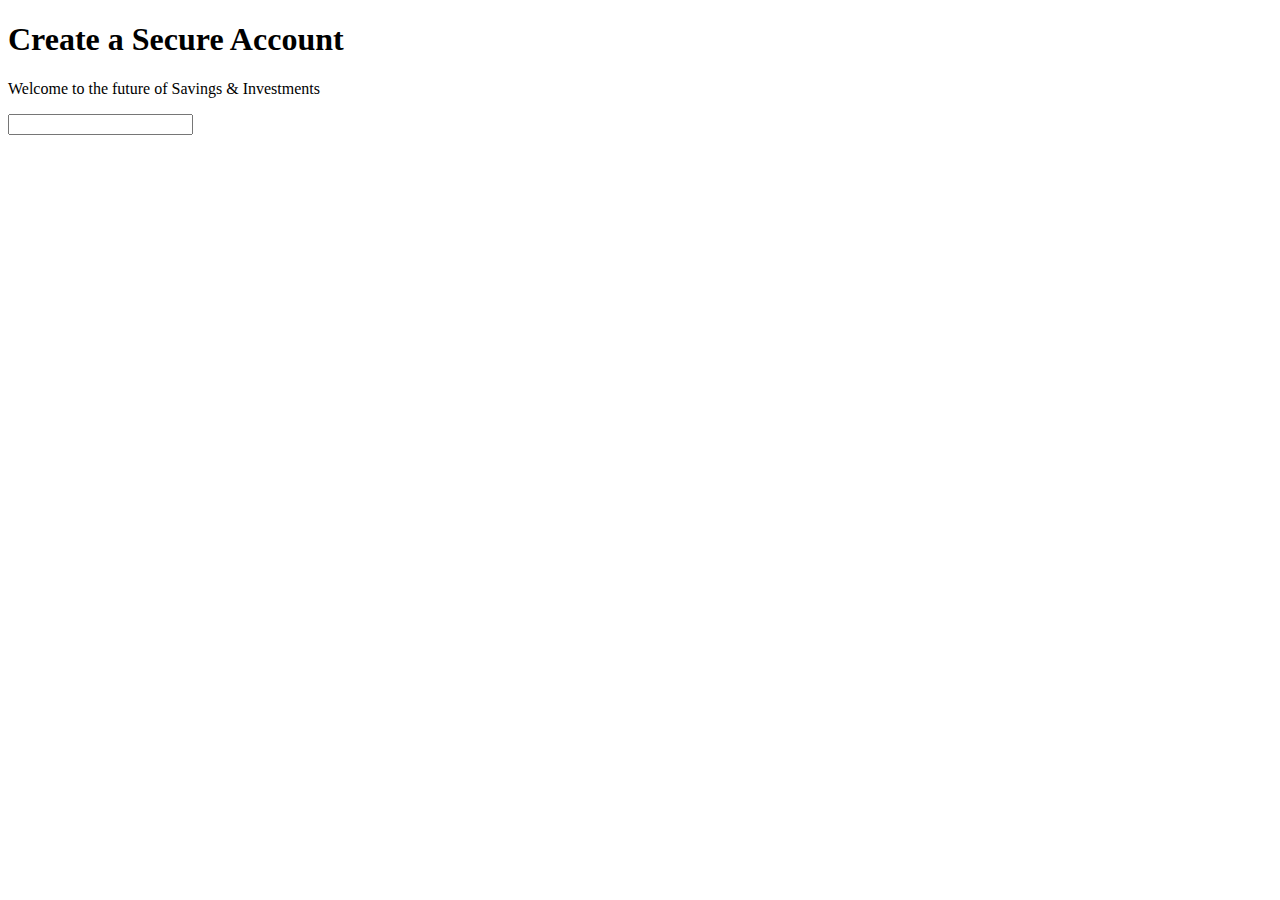
==== piggyvest_login_page/index.html @ e3c75de8 "initial commit" ====
<!DOCTYPE html>
<html lang="en">
<head>
    <meta charset="UTF-8">
    <meta name="viewport" content="width=device-width, initial-scale=1.0">
    <title>Piggyvest | Dashboard</title>
</head>
<body>
    <section>
        <h1>Create a Secure Account</h1>
        <p>Welcome to the future of Savings & Investments</p>

        <form action="">
            <label for=""></label>
            <input type="text">
        </form>
    </section>
</body>
</html>
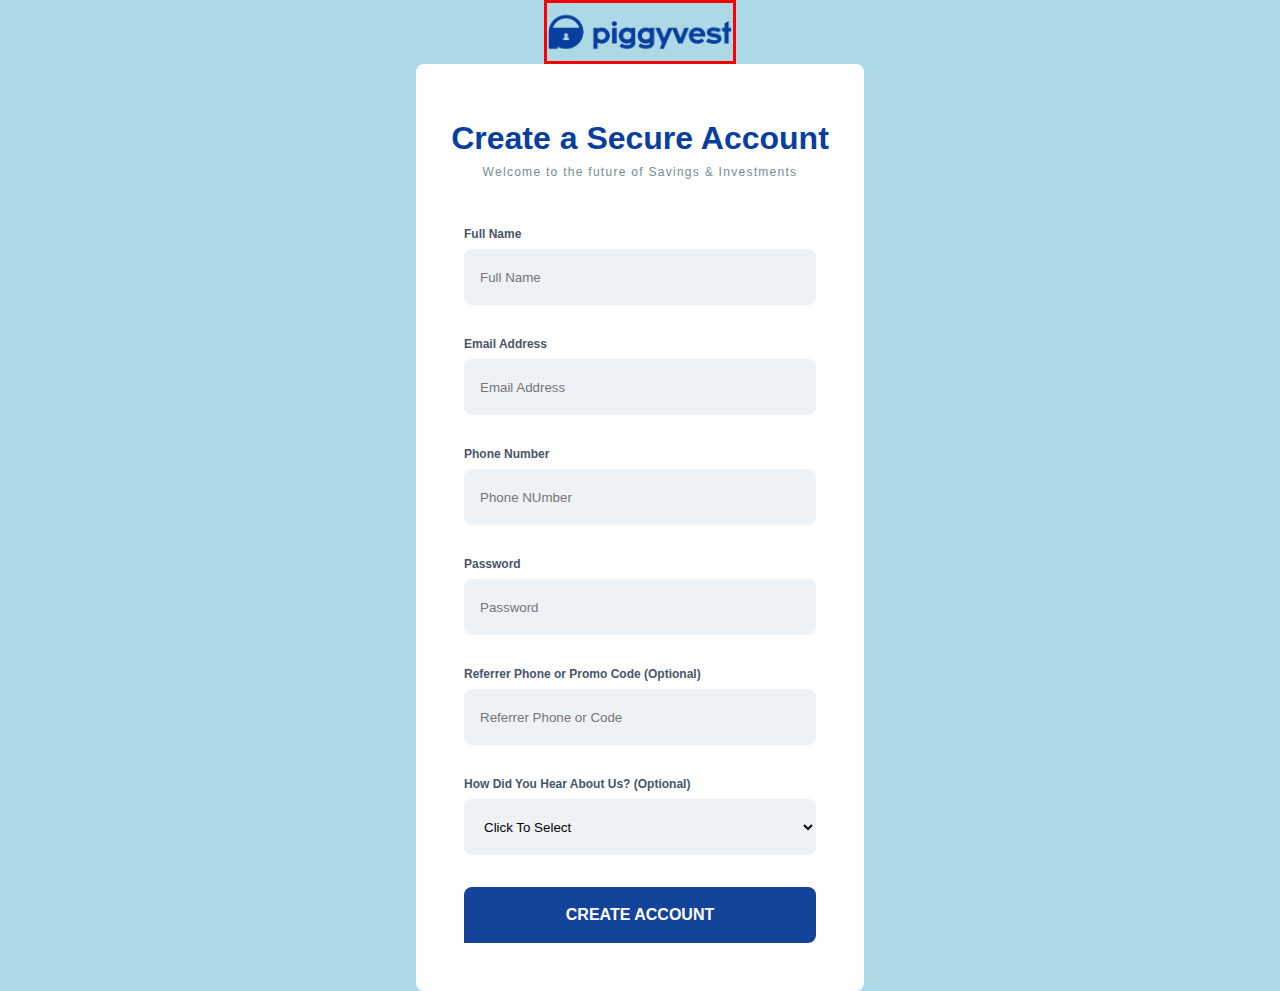
==== commit 8ea3ff0f: "html and css" ====
--- a/piggyvest_login_page/index.html
+++ b/piggyvest_login_page/index.html
@@ -4,15 +4,42 @@
     <meta charset="UTF-8">
     <meta name="viewport" content="width=device-width, initial-scale=1.0">
     <title>Piggyvest | Dashboard</title>
+    <link rel="stylesheet" href="style.css">
 </head>
 <body>
-    <section>
+    <img src="./image/piggy-png_1_.png" alt="brand">
+    <section class="wrapper">
+        
         <h1>Create a Secure Account</h1>
         <p>Welcome to the future of Savings & Investments</p>
 
-        <form action="">
-            <label for=""></label>
-            <input type="text">
+        <form action="" method="GET">
+            <label for="name">Full Name</label> 
+            <input type="text" id="name" name="name" placeholder="Full Name">
+            <label for="email">Email Address</label>
+            <input type="email" id="email" name="email" placeholder="Email Address">
+            <label for="phone">Phone Number</label>
+            <input type="tel" id="phone" name="phome" placeholder="Phone NUmber">
+            <label for="password">Password</label>
+            <input type="Password" id="password" name="password" pattern=".{5,10}" required title="password should be between 5 and 10 characters" placeholder="Password" Required>
+            <label for="phone">Referrer Phone or Promo Code (Optional)</label>
+            <input type="tel" id="phone" name="phome" placeholder="Referrer Phone or Code">
+
+            <label for="abtype">How Did You Hear About Us? (Optional)</label>
+					<select id="abtype" name="abtype">
+						<option selected> Click To Select</option>
+						<option value="facebook">Facebook</option>
+						<option value="twitter">Twitter</option>
+						<option value="instagram">Instagram</option>
+                        <option value="referral">Friend/Family/Coworker Referral</option>
+                        <option value="google">Google search</option>
+                        <option value="playstore">Google playstore</option>
+                        <option value="blog">Online Blog</option>
+                        <option value="newspaper">Local Newspaper</option>
+                        <option value="event">At an event</option>
+                        <option value="other">Other</option>
+                    </select>
+            <button><a href="">CREATE ACCOUNT</a></button>
         </form>
     </section>
 </body>
--- a/piggyvest_login_page/style.css
+++ b/piggyvest_login_page/style.css
@@ -0,0 +1,81 @@
+html {
+    box-sizing: border-box;
+}
+*, *:before, *:after {
+    box-sizing: inherit;
+}
+body {
+    margin: 0;
+    padding: 0;
+    background-color: #ADD8E6;
+    font-family: sans-serif;
+}
+.wrapper {
+	width: 28rem;
+	margin: 0 auto;
+	display: flex;
+	flex-flow: column nowrap;
+    background-color: #FFF;
+    border-radius: 0.5rem;
+}
+
+img {
+    border: 3px solid red;
+    height: 4rem;
+    width: 12rem;
+    display: block;
+    margin: 0 auto;
+}
+label {
+    display: block;
+    margin-bottom: 0.5rem;
+    color: #4A5568;
+    font-size: 0.75rem;
+    font-weight: 750;
+}
+h1 {
+    text-align: center;
+    /* border: 1px solid blue; */
+    margin: 3.5rem 0 0.5rem 0;
+    color: #083E9E;
+}
+p {
+    text-align: center;
+    margin-top: 0;
+    margin-bottom: 0;
+    /* border: 1px solid blue; */
+    color: #728E8F;
+    font-size: 0.75rem;
+    letter-spacing: 0.08rem;
+}
+form {
+    /* border: 1px solid red; */
+    margin: 3rem;
+}
+input, select {
+    height: 3.5rem;
+    width: 22rem;
+    margin-bottom: 2rem;
+    background-color: #EDF2F7;
+    border: none;
+    outline: none;
+    border-radius: 0.5rem;
+    padding: 1rem;
+}
+button {
+    background-color: #144499;
+    height: 3.5rem;
+    width: 22rem;
+    border: none;
+    border-radius: 0.5rem 0.5rem 0.5rem 0;
+}
+
+button a {
+    color: white;
+    text-decoration: none;
+    font-weight: 750;
+    font-size: 1rem;
+}
+button:hover {
+    background-color: #062B6F;
+}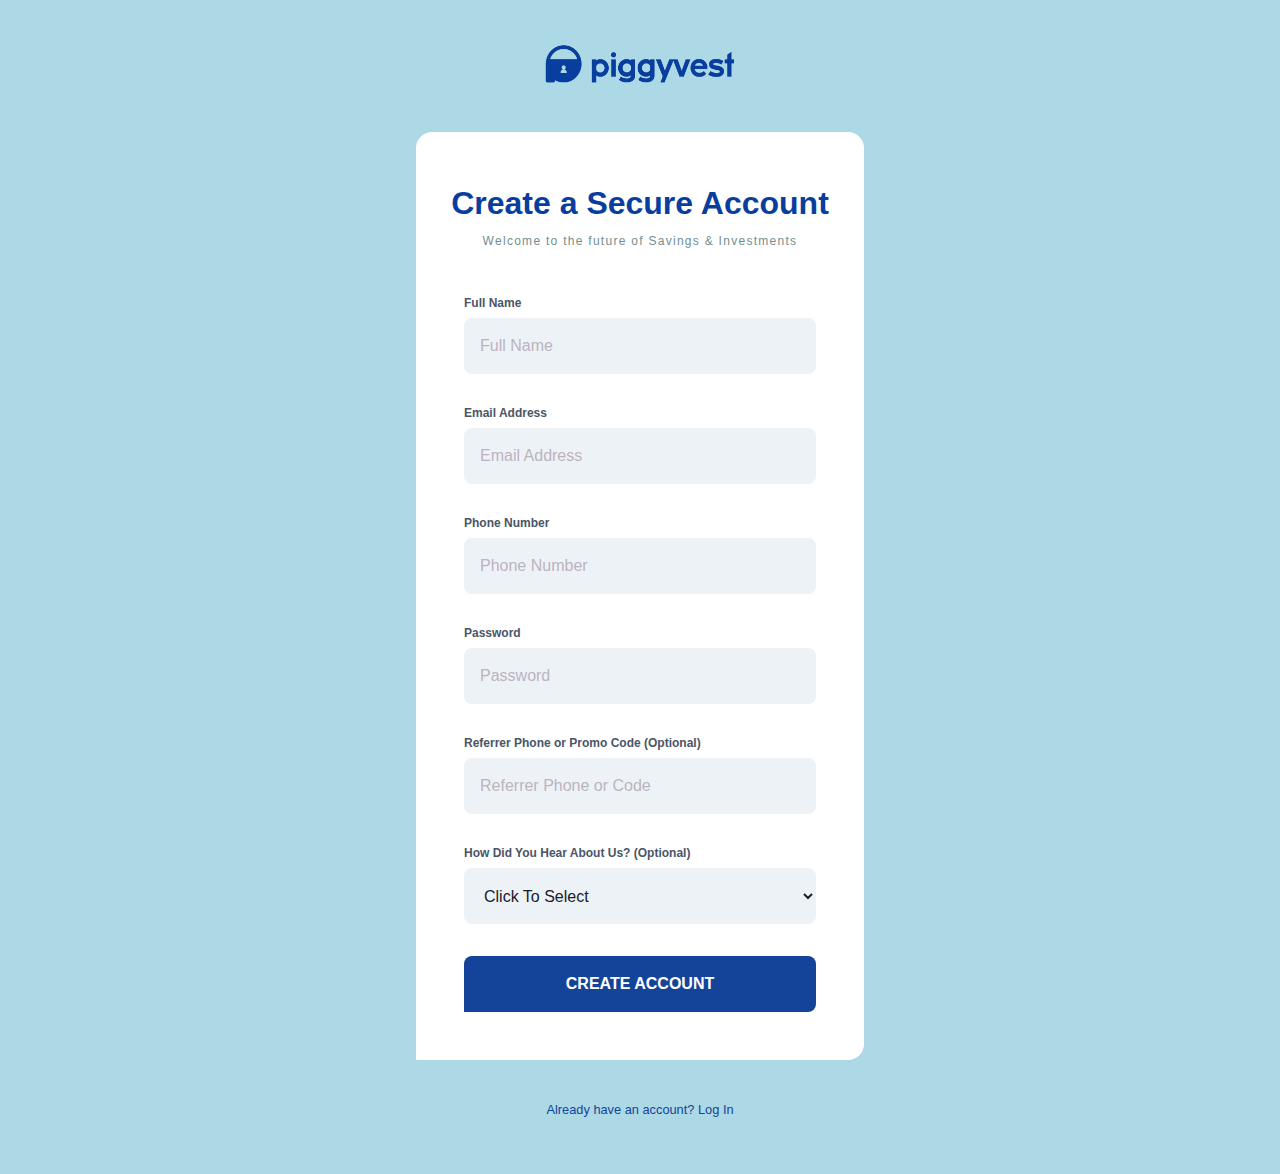
==== commit 9e5ed9d2: "complete the Register/Login page" ====
--- a/piggyvest_login_page/index.html
+++ b/piggyvest_login_page/index.html
@@ -7,40 +7,47 @@
     <link rel="stylesheet" href="style.css">
 </head>
 <body>
-    <img src="./image/piggy-png_1_.png" alt="brand">
+    <section class="logo">
+        <a href="#"><img src="./image/piggy-png_1_.png" alt=""></a>
+    </section>
+
     <section class="wrapper">
+        <header>
+            <h1>Create a Secure Account</h1>
+            <p>Welcome to the future of Savings & Investments</p>
+        </header>
         
-        <h1>Create a Secure Account</h1>
-        <p>Welcome to the future of Savings & Investments</p>
-
         <form action="" method="GET">
             <label for="name">Full Name</label> 
             <input type="text" id="name" name="name" placeholder="Full Name">
             <label for="email">Email Address</label>
             <input type="email" id="email" name="email" placeholder="Email Address">
             <label for="phone">Phone Number</label>
-            <input type="tel" id="phone" name="phome" placeholder="Phone NUmber">
+            <input type="tel" id="phone" name="phome" placeholder="Phone Number">
             <label for="password">Password</label>
-            <input type="Password" id="password" name="password" pattern=".{5,10}" required title="password should be between 5 and 10 characters" placeholder="Password" Required>
-            <label for="phone">Referrer Phone or Promo Code (Optional)</label>
-            <input type="tel" id="phone" name="phome" placeholder="Referrer Phone or Code">
+            <input type="Password" id="password" name="password" placeholder="Password" Required>
+            <label for="number">Referrer Phone or Promo Code (Optional)</label>
+            <input type="number" id="number" name="number" placeholder="Referrer Phone or Code">
 
             <label for="abtype">How Did You Hear About Us? (Optional)</label>
-					<select id="abtype" name="abtype">
-						<option selected> Click To Select</option>
-						<option value="facebook">Facebook</option>
-						<option value="twitter">Twitter</option>
-						<option value="instagram">Instagram</option>
-                        <option value="referral">Friend/Family/Coworker Referral</option>
-                        <option value="google">Google search</option>
-                        <option value="playstore">Google playstore</option>
-                        <option value="blog">Online Blog</option>
-                        <option value="newspaper">Local Newspaper</option>
-                        <option value="event">At an event</option>
-                        <option value="other">Other</option>
-                    </select>
-            <button><a href="">CREATE ACCOUNT</a></button>
+                <select id="abtype" name="abtype">
+                    <option selected> Click To Select</option>
+                    <option value="facebook">Facebook</option>
+                    <option value="twitter">Twitter</option>
+                    <option value="instagram">Instagram</option>
+                    <option value="referral">Friend/Family/Coworker Referral</option>
+                    <option value="google">Google search</option>
+                    <option value="playstore">Google playstore</option>
+                    <option value="blog">Online Blog</option>
+                    <option value="newspaper">Local Newspaper</option>
+                    <option value="event">At an event</option>
+                    <option value="other">Other</option>
+                </select>
+            <button><a href="#">CREATE ACCOUNT</a></button>
         </form>
     </section>
+    <footer>
+        <a href="#">Already have an account? Log In</a>
+    </footer>
 </body>
 </html>--- a/piggyvest_login_page/style.css
+++ b/piggyvest_login_page/style.css
@@ -10,21 +10,21 @@
     background-color: #ADD8E6;
     font-family: sans-serif;
 }
+.logo {
+    text-align: center;
+    margin: 2rem 0;
+}
+img {
+    height: 4rem;
+    width: 12rem;
+}
 .wrapper {
 	width: 28rem;
 	margin: 0 auto;
 	display: flex;
 	flex-flow: column nowrap;
     background-color: #FFF;
-    border-radius: 0.5rem;
-}
-
-img {
-    border: 3px solid red;
-    height: 4rem;
-    width: 12rem;
-    display: block;
-    margin: 0 auto;
+    border-radius: 1rem 1rem 1rem 0;
 }
 label {
     display: block;
@@ -33,17 +33,16 @@
     font-size: 0.75rem;
     font-weight: 750;
 }
+header {
+    text-align: center;
+    margin-top: 2rem;
+}
 h1 {
-    text-align: center;
-    /* border: 1px solid blue; */
-    margin: 3.5rem 0 0.5rem 0;
+    margin-bottom: 0.5rem;
     color: #083E9E;
 }
 p {
-    text-align: center;
-    margin-top: 0;
     margin-bottom: 0;
-    /* border: 1px solid blue; */
     color: #728E8F;
     font-size: 0.75rem;
     letter-spacing: 0.08rem;
@@ -61,7 +60,13 @@
     outline: none;
     border-radius: 0.5rem;
     padding: 1rem;
+    color: #1A202C;
+    font-size: 1rem;
 }
+input::placeholder {
+    color: #BBB4C0;
+    font-size: 1rem;
+  }
 button {
     background-color: #144499;
     height: 3.5rem;
@@ -69,7 +74,6 @@
     border: none;
     border-radius: 0.5rem 0.5rem 0.5rem 0;
 }
-
 button a {
     color: white;
     text-decoration: none;
@@ -78,4 +82,16 @@
 }
 button:hover {
     background-color: #062B6F;
+}
+footer {
+    margin: 2.5rem 0 3.5rem 0;
+    text-align: center;
+}
+footer a {
+    text-decoration: none;
+    color: #144499;
+    font-size: 0.8rem;
+}
+footer a:hover {
+    color: #062B6F;
 }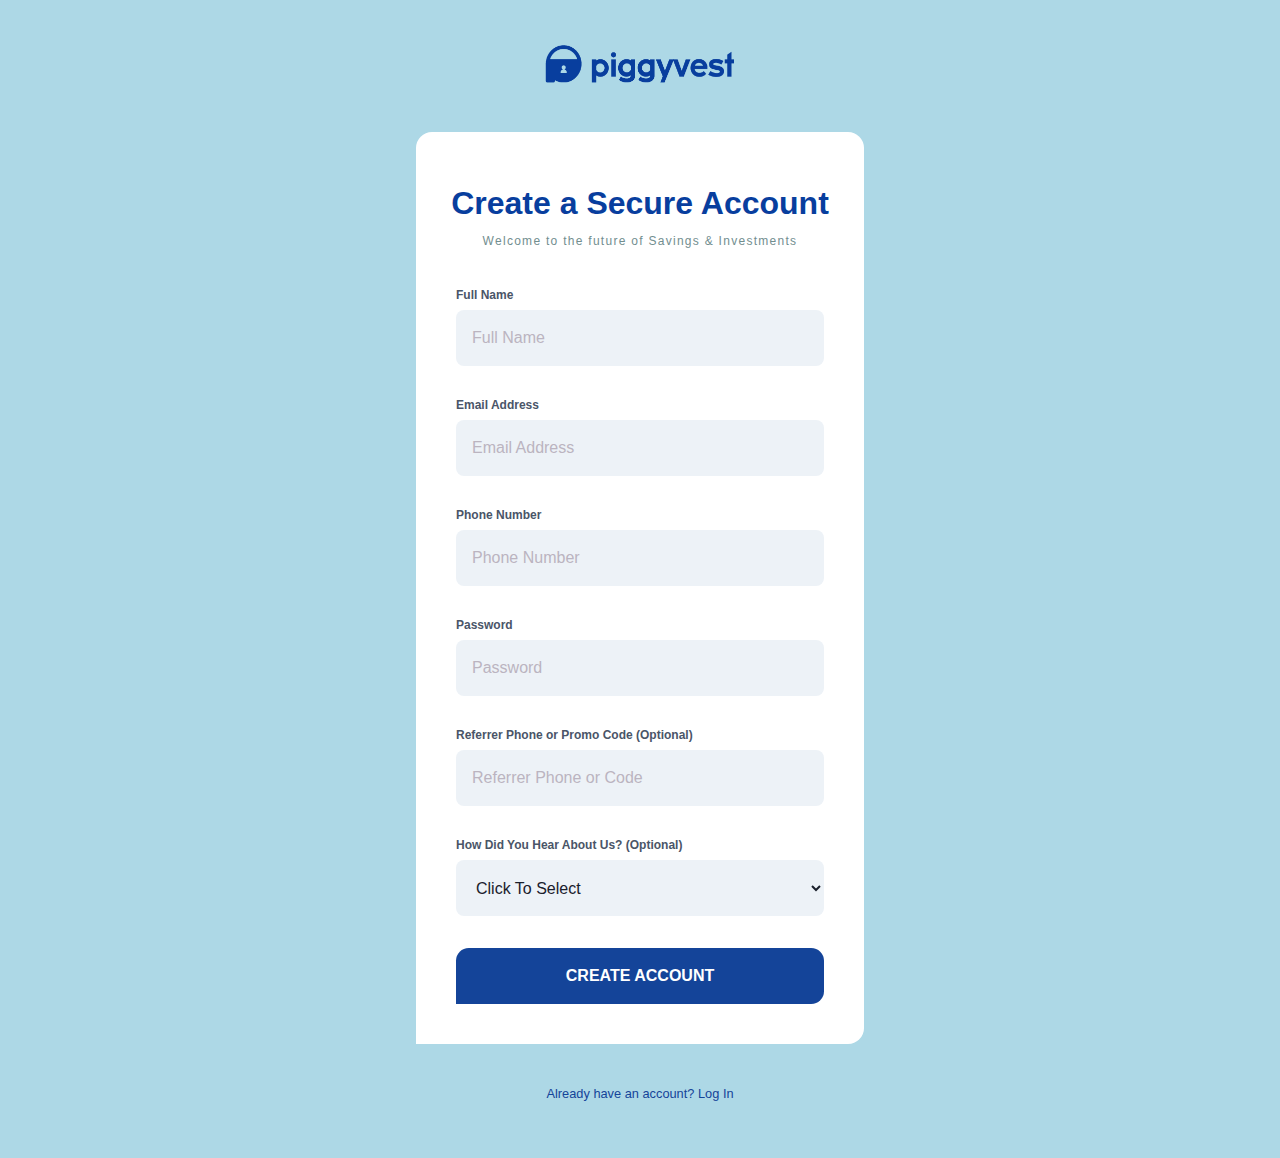
==== commit 32173807: "change font - indent html" ====
--- a/piggyvest_login_page/index.html
+++ b/piggyvest_login_page/index.html
@@ -20,12 +20,16 @@
         <form action="" method="GET">
             <label for="name">Full Name</label> 
             <input type="text" id="name" name="name" placeholder="Full Name">
+
             <label for="email">Email Address</label>
             <input type="email" id="email" name="email" placeholder="Email Address">
+
             <label for="phone">Phone Number</label>
             <input type="tel" id="phone" name="phome" placeholder="Phone Number">
+
             <label for="password">Password</label>
             <input type="Password" id="password" name="password" placeholder="Password" Required>
+
             <label for="number">Referrer Phone or Promo Code (Optional)</label>
             <input type="number" id="number" name="number" placeholder="Referrer Phone or Code">
 
@@ -43,9 +47,11 @@
                     <option value="event">At an event</option>
                     <option value="other">Other</option>
                 </select>
+
             <button><a href="#">CREATE ACCOUNT</a></button>
         </form>
     </section>
+    
     <footer>
         <a href="#">Already have an account? Log In</a>
     </footer>
--- a/piggyvest_login_page/style.css
+++ b/piggyvest_login_page/style.css
@@ -8,7 +8,7 @@
     margin: 0;
     padding: 0;
     background-color: #ADD8E6;
-    font-family: sans-serif;
+    font-family: sans-serif, Arial, Helvetica;
 }
 .logo {
     text-align: center;
@@ -48,12 +48,11 @@
     letter-spacing: 0.08rem;
 }
 form {
-    /* border: 1px solid red; */
-    margin: 3rem;
+    margin: 2.5rem;
 }
 input, select {
     height: 3.5rem;
-    width: 22rem;
+    width: 23rem;
     margin-bottom: 2rem;
     background-color: #EDF2F7;
     border: none;
@@ -70,9 +69,9 @@
 button {
     background-color: #144499;
     height: 3.5rem;
-    width: 22rem;
+    width: 23rem;
     border: none;
-    border-radius: 0.5rem 0.5rem 0.5rem 0;
+    border-radius: 0.8rem 0.8rem 0.8rem 0;
 }
 button a {
     color: white;
